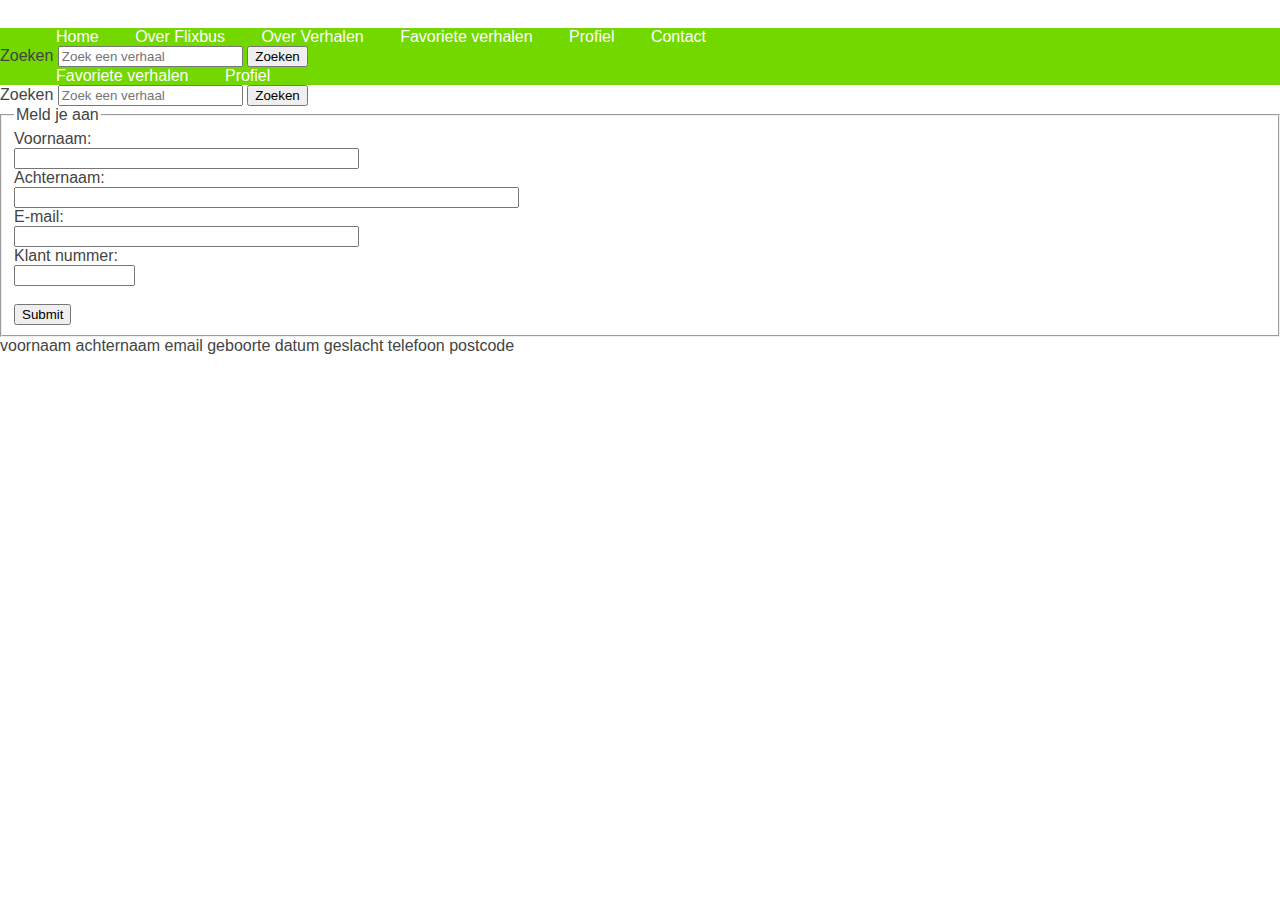
==== Flixbus/aanmeldpagina.html @ b502b9f6 "Versie 1" ====
<!DOCTYPE html>
<html>

<head>
    <title>Flixbus</title>
    <meta charset="utf-8" />
    <meta name="author" content="???" />
    <link rel="stylesheet" href="css/style.css" type="text/css">
</head>

<body>
    <header>
       <img src="images/Artboard%201.png" alt="Logo Flixbus">
        <nav>
            <ul>
                <a href="index.html">Home</a>
                <a href="flixbus.html">Over Flixbus</a>
                <a href="oververhalen.html">Over Verhalen</a>
                <a href="favorieten.html">Favoriete verhalen</a>
                <a href="profiel.html">Profiel</a>
                <a href="contact.html">Contact</a>
            </ul>
        </nav>

        <nav>
            <form action="http://vasllis.nl">
                <label>Zoeken</label>
                <input type="search" placeholder="Zoek een verhaal">
                <button>Zoeken</button>
            </form>
        </nav>

        <nav>
            <ul>
                <a href="favorieten.html">Favoriete verhalen</a>
                <a href="profiel.html">Profiel</a>
            </ul>
        </nav>
    </header>

    <form action="http://vasllis.nl">
        <label>Zoeken</label>
        <input type="search" placeholder="Zoek een verhaal">
        <button>Zoeken</button>
    </form>


    <main>
        <fieldset>
            <legend>Meld je aan</legend>
            <label>Voornaam: <br/>
                    <input type="text" name="username" size="40"></label><br/>
            <label>Achternaam:<br/>
                    <input type="text" name="username" size="60"></label><br/>
            <label>E-mail:<br/>
                    <input type="email" name="email" size="40"></label><br/>
            <label>Klant nummer:<br/>
                    <input type="text" name="klantnummer" size="12"></label><br/><br/>
            <input type="submit" value="Submit">
        </fieldset>

        voornaam achternaam email geboorte datum geslacht telefoon postcode

    </main>

    <footer>

    </footer>

</body>

</html>
---- Flixbus/css/style.css ----
* {
    margin: 0px;
    box-sizing: border-box;
}

body {
    font-family: "Roboto Condensed", "Arial", sans-serif;
    color: #444444;
}

nav {
    background-color: #73d700;
}

nav a {
    color: white;
    margin: 1em;
}

p {
    margin-bottom: 1.2em;
}


article {
    border-radius: 1em;
    border: 1px solid #e1e1e1;
    padding: 1em;
    margin: 2em;
}

a {
    text-decoration: none;
    color: #00b5e2;
    :hover {
    text-decoration: underline;

}
}


.button-primairy {
    text-decoration: none;
    background: #ffad00;
    color: white;
    padding: 0.5em;
    margin: 0.4em ;
    &:hover {
        text-decoration: none;
        color: ;
        border-color: ;
}
}

.button-secondairy {

}
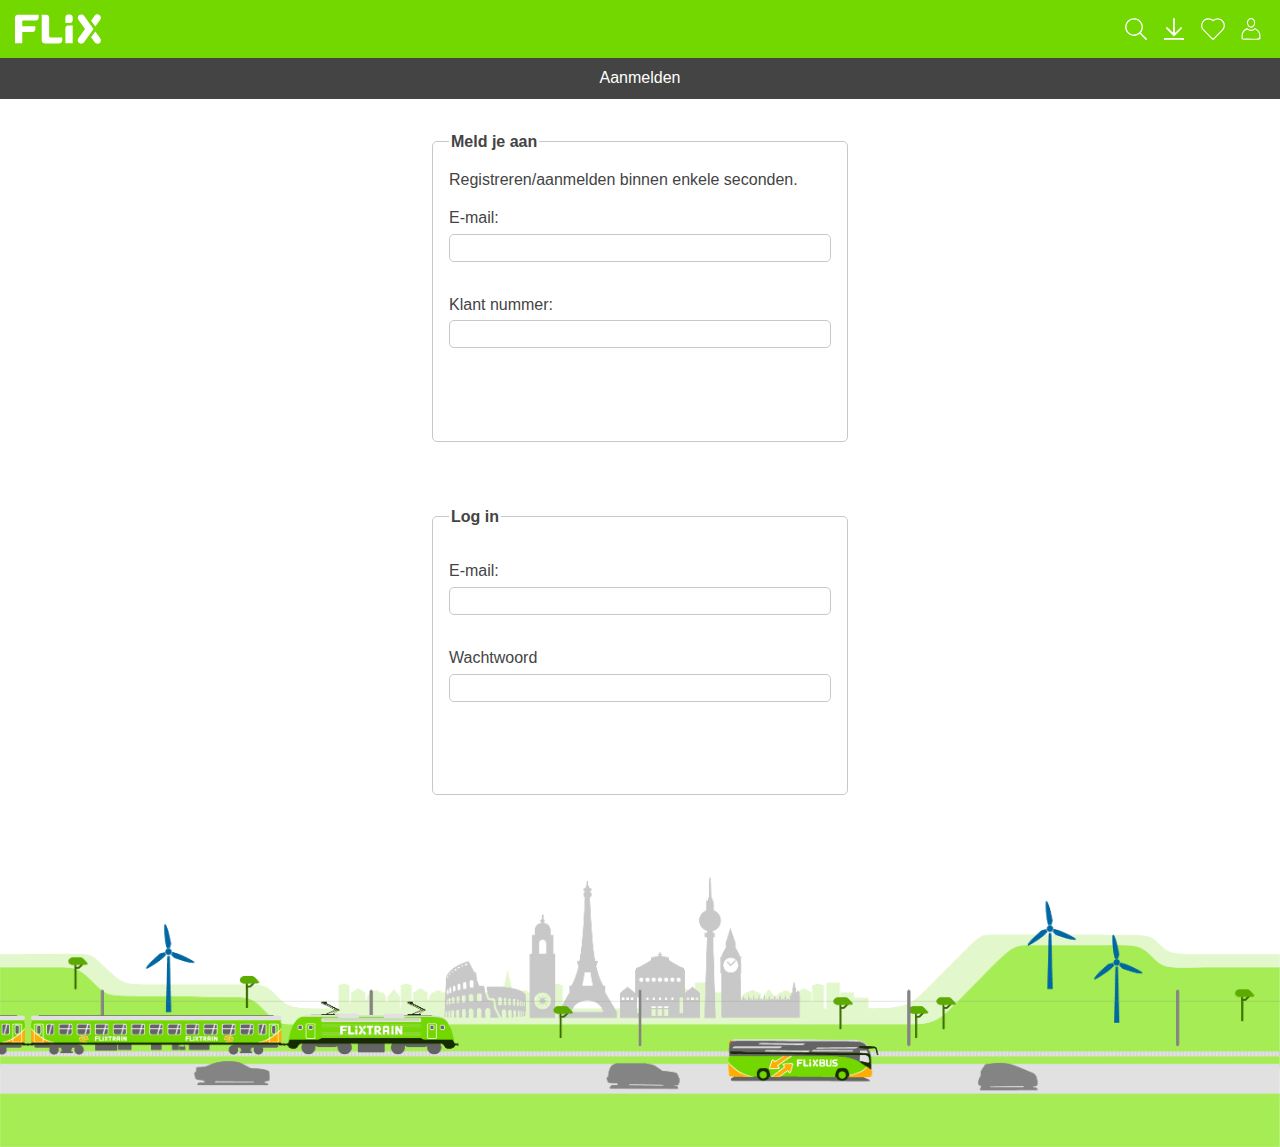
==== commit 35bc3f63: "versie 2" ====
--- a/Flixbus/aanmeldpagina.html
+++ b/Flixbus/aanmeldpagina.html
@@ -5,67 +5,63 @@
     <title>Flixbus</title>
     <meta charset="utf-8" />
     <meta name="author" content="???" />
-    <link rel="stylesheet" href="css/style.css" type="text/css">
+    <meta name="viewport" content="width=device-width, initial-scale=1">
+    <link rel="stylesheet" href="css/style_2.css" type="text/css">
+    <link rel="stylesheet" href="https://use.fontawesome.com/releases/v5.3.1/css/all.css" integrity="sha384-mzrmE5qonljUremFsqc01SB46JvROS7bZs3IO2EmfFsd15uHvIt+Y8vEf7N7fWAU" crossorigin="anonymous">
 </head>
 
 <body>
     <header>
-       <img src="images/Artboard%201.png" alt="Logo Flixbus">
         <nav>
+            <a href="index.html"><img src="images/flixbus_logo.svg" alt="Logo Flixbus"></a>
+<!--
+            <form action="html">
+                <label>Zoeken
+                <input type="search" placeholder="Zoek een verhaal">
+                <button>Zoeken</button></label>
+            </form>
+-->
             <ul>
-                <a href="index.html">Home</a>
-                <a href="flixbus.html">Over Flixbus</a>
-                <a href="oververhalen.html">Over Verhalen</a>
-                <a href="favorieten.html">Favoriete verhalen</a>
-                <a href="profiel.html">Profiel</a>
-                <a href="contact.html">Contact</a>
+               <li><a href=""><img src="images/icon_zoek.svg" alt="Zoek een verhaal"/></a></li>
+                <li><a href="downloadlijst.html"><img src="images/icon_download_wit.svg" alt="Lijst met gedownloade verhalen"/></a></li>
+                <li><a href="favorieten.html"><img src="images/icon_hartje_wit.svg" alt="favoriete verhalenlijst"/></a></li>
+                <li><a href="aanmeldpagina.html"><img src="images/icon_profiel_wit.svg"/></a></li>
             </ul>
         </nav>
-
-        <nav>
-            <form action="http://vasllis.nl">
-                <label>Zoeken</label>
-                <input type="search" placeholder="Zoek een verhaal">
-                <button>Zoeken</button>
-            </form>
-        </nav>
-
-        <nav>
-            <ul>
-                <a href="favorieten.html">Favoriete verhalen</a>
-                <a href="profiel.html">Profiel</a>
-            </ul>
-        </nav>
+        <section>
+            <h1>Aanmelden</h1>
+        </section>
     </header>
 
-    <form action="http://vasllis.nl">
-        <label>Zoeken</label>
-        <input type="search" placeholder="Zoek een verhaal">
-        <button>Zoeken</button>
-    </form>
+    <main>
 
+        <form>
+            <fieldset>
+                <legend>Meld je aan</legend>
+                <p>Registreren/aanmelden binnen enkele seconden.</p>
+                <label>E-mail:
+                    <input type="email" name="email" required></label>
+                <label>Klant nummer:
+                    <input type="text" name="klantnummer" required></label>
+                <div>
+                    <Button type="submit" value="Submit"> Aanmelden </Button>
+                </div>
+            </fieldset>
+        </form>
 
-    <main>
-        <fieldset>
-            <legend>Meld je aan</legend>
-            <label>Voornaam: <br/>
-                    <input type="text" name="username" size="40"></label><br/>
-            <label>Achternaam:<br/>
-                    <input type="text" name="username" size="60"></label><br/>
-            <label>E-mail:<br/>
-                    <input type="email" name="email" size="40"></label><br/>
-            <label>Klant nummer:<br/>
-                    <input type="text" name="klantnummer" size="12"></label><br/><br/>
-            <input type="submit" value="Submit">
-        </fieldset>
+        <form>
+            <fieldset>
+                <legend>Log in</legend>
 
-        voornaam achternaam email geboorte datum geslacht telefoon postcode
-
+                <label>E-mail:
+                    <input type="email" name="email" required></label>
+                <label>Wachtwoord
+                    <input type="password" name="Wachtwoord" required></label>
+                <div><button type="submit" value="Submit">Log in</button></div>
+            </fieldset>
+        </form>
     </main>
 
-    <footer>
-
-    </footer>
 
 </body>
 
--- a/Flixbus/css/style_2.css
+++ b/Flixbus/css/style_2.css
@@ -0,0 +1,294 @@
+* {
+    margin: 0px;
+    box-sizing: border-box;
+}
+
+body {
+    font-family: "Roboto Condensed", "Arial", sans-serif;
+    font-size: 1em;
+    font-weight: 300;
+    line-height: 1.375em;
+    color: #444;
+    background-image: url('../images/footer_mobiel.png');
+    background-position: bottom;
+    background-size: 100%;
+    background-repeat: no-repeat;
+    padding-bottom: 15em;
+
+}
+
+img {
+    display: block;
+}
+
+
+/*navigatie*/
+
+nav {
+    background-color: #73d700;
+    display: flex;
+    justify-content: center;
+    padding: 0.6em;
+    justify-content: space-between;
+    align-items: center;
+}
+
+nav img {
+    height: 2em;
+    width: auto;
+    margin: 0.2em;
+}
+
+nav ul {
+    display: flex;
+
+}
+
+nav li {
+    list-style: none;
+}
+
+header section {
+    background-color: #444444;
+    width: 100%;
+    min-height: 40px;
+    height: auto;
+    padding: 0.6em 0.9em;
+    margin: 0;
+    color: #ffffff;
+}
+
+
+/*hoofd*/
+
+section {
+    padding: 1em;
+}
+
+
+/*tekst*/
+
+h1 {
+    font-weight: 400;
+    font-size: 1em;
+    line-height: 1.375em;
+    text-align: center;
+}
+
+
+
+/*forms*/
+
+main form {
+    padding: 1em;
+    max-width: 30em;
+    margin-left: auto;
+    margin-right: auto;
+    display: flex;
+    flex-direction: column;
+    transition: all .5s;
+}
+
+fieldset {
+    display: flex;
+    flex-direction: column;
+    justify-content: center;
+    border: 1px solid #c8c8c8;
+    border-radius: 5px;
+    margin: 1em;
+    margin-bottom: 1em;
+    transition: all .2s;
+    padding: 1em;
+
+}
+
+legend {
+    font-weight: bold;
+}
+
+
+fieldset input {
+    font-family: "Roboto Condensed", "Arial", sans-serif;
+    font-size: 1em;
+    font-weight: 400;
+    color: #444444;
+    border: 1px solid #c8c8c8;
+    border-radius: 5px;
+    margin: 0.3em 0em 0.3em 0em;
+    /*    border-color: #000;*/
+    padding: .25em;
+    margin-bottom: 1em;
+    width: 100%;
+    transition: all 2s;
+    z-index: 2;
+}
+
+fieldset input:valid {
+    border-color: green;
+}
+
+/*
+fieldset input:invalid {
+    border-color: #f26100;
+    background: rgba(255, 169, 112, .1);
+}
+*/
+
+fieldset input:focus {
+    transform: scale(1.01, 1.01);
+}
+
+
+input:disabled {
+    border-color: #eee;
+    background-color: #f9f9f9;
+}
+
+fieldset button {
+    font-size: 1.25em;
+    flex: 0 0 2em;
+    transition: all .2s 0.5s;
+    opacity: 0;
+}
+
+form:valid button {
+    opacity: 1;
+}
+
+button:focus {
+    transform: scale(1.1, 1.1);
+}
+
+
+
+
+fieldset div {
+    display: flex;
+    justify-content: flex-end;
+    align-items: center;
+}
+
+
+label {
+    display: block;
+    margin-top: 1em;
+}
+
+label:last-of-type {
+
+    margin-bottom: 1em;
+}
+
+input {}
+
+
+/*buttons*/
+
+a {
+    text-decoration: none;
+    color: #00b5e2;
+    :hover {
+        text-decoration: underline;
+    }
+}
+
+
+.button {
+    font-family: "Roboto Condensed", "Arial", sans-serif;
+    font-weight: 400;
+    padding: 0.6em 0.9em;
+    /*    min-width: 9em;*/
+    min-height: 2.25em;
+    font-size: 1.125em;
+    font-weight: 400;
+    cursor: pointer;
+    border-radius: 5px;
+    text-decoration: none;
+    text-align: center;
+    background-color: #73d700;
+    color: #ffffff;
+    border: 1px solid #73d700;
+    transition: 1s;
+}
+
+.button:hover {
+    text-decoration: none;
+    background-color: #5cac00;
+}
+
+.button.secondairy {
+    background-color: #ffad01;
+    border: 1px solid #ffad01;
+    /*    margin: 1em;*/
+}
+.button.secondairy:hover {
+    background-color: #ff9800;
+}
+
+
+fieldset button {
+    padding: 0.6em 0.9em;
+    min-width: 9em;
+    min-height: 2.25em;
+    font-size: 1.125em;
+    cursor: pointer;
+    border-radius: 5px;
+    text-decoration: none;
+    text-align: center;
+    color: #ffffff;
+    background-color: #ffad01;
+    border: 1px solid #ffad01;
+}
+
+
+
+
+
+
+@media screen and (min-width:20em) {
+    main section {
+        display: grid;
+        grid-template-columns: repeat(1);
+        grid-gap: 0.94em;
+        max-width: 30em;
+        margin-left: auto;
+        margin-right: auto;
+    }
+}
+
+
+@media screen and (min-width:44em) {
+    body {
+        background-image: url('../images/footer_tab_desk.png');
+    }
+
+    main section {
+        display: grid;
+        grid-template-columns: repeat(2, 20em);
+        grid-gap: 0.94em;
+        max-width: 41em;
+        margin-left: auto;
+        margin-right: auto;
+
+    }
+
+
+}
+
+@media screen and (min-width:75em) {
+    body {
+        padding-bottom: 20em;
+    }
+    main section {
+        display: grid;
+        grid-template-columns: repeat(3, 20em);
+        grid-gap: 0.94em;
+        max-width: 64em;
+        margin-left: auto;
+        margin-right: auto;
+    }
+
+
+
+
+}
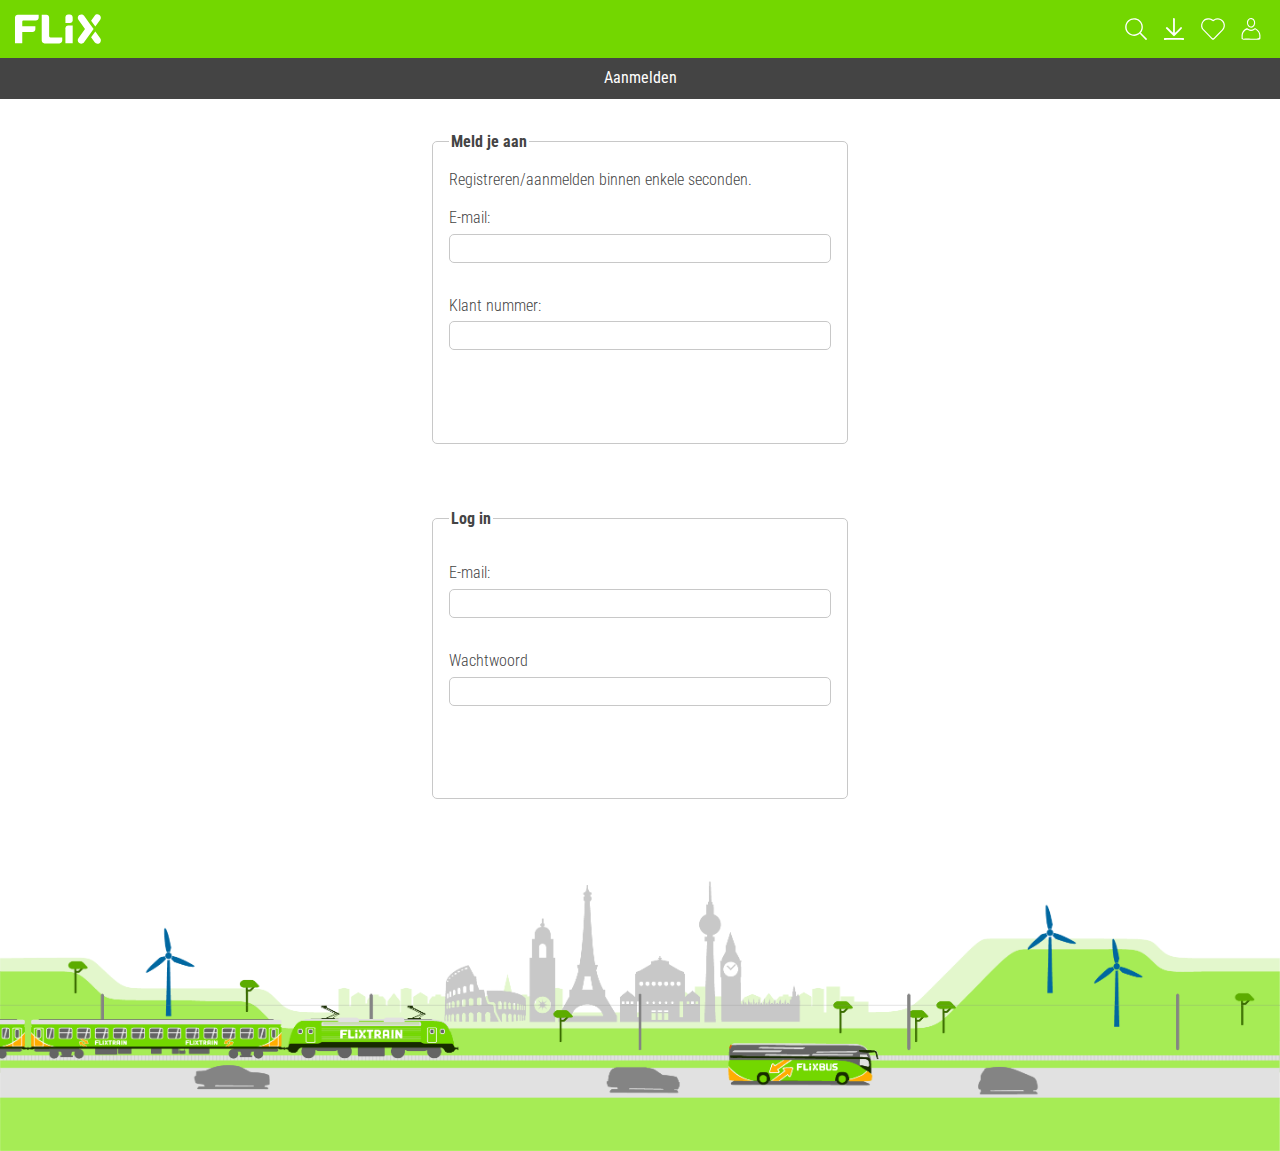
==== commit b4b07730: "Versie 5" ====
--- a/Flixbus/aanmeldpagina.html
+++ b/Flixbus/aanmeldpagina.html
@@ -1,5 +1,5 @@
 <!DOCTYPE html>
-<html>
+<html lang="nl">
 
 <head>
     <title>Flixbus</title>
@@ -8,6 +8,7 @@
     <meta name="viewport" content="width=device-width, initial-scale=1">
     <link rel="stylesheet" href="css/style_2.css" type="text/css">
     <link rel="stylesheet" href="https://use.fontawesome.com/releases/v5.3.1/css/all.css" integrity="sha384-mzrmE5qonljUremFsqc01SB46JvROS7bZs3IO2EmfFsd15uHvIt+Y8vEf7N7fWAU" crossorigin="anonymous">
+    <link href="https://fonts.googleapis.com/css?family=Roboto+Condensed:300, 400, 700" rel="stylesheet">
 </head>
 
 <body>
@@ -25,7 +26,7 @@
                <li><a href=""><img src="images/icon_zoek.svg" alt="Zoek een verhaal"/></a></li>
                 <li><a href="downloadlijst.html"><img src="images/icon_download_wit.svg" alt="Lijst met gedownloade verhalen"/></a></li>
                 <li><a href="favorieten.html"><img src="images/icon_hartje_wit.svg" alt="favoriete verhalenlijst"/></a></li>
-                <li><a href="aanmeldpagina.html"><img src="images/icon_profiel_wit.svg"/></a></li>
+                <li><a href="aanmeldpagina.html"><img src="images/icon_profiel_wit.svg" alt="profiel"/></a></li>
             </ul>
         </nav>
         <section>
@@ -35,7 +36,7 @@
 
     <main>
 
-        <form>
+        <form action="index.html">
             <fieldset>
                 <legend>Meld je aan</legend>
                 <p>Registreren/aanmelden binnen enkele seconden.</p>
@@ -49,7 +50,7 @@
             </fieldset>
         </form>
 
-        <form>
+        <form action="index.html">
             <fieldset>
                 <legend>Log in</legend>
 
--- a/Flixbus/css/style_2.css
+++ b/Flixbus/css/style_2.css
@@ -27,7 +27,6 @@
 nav {
     background-color: #73d700;
     display: flex;
-    justify-content: center;
     padding: 0.6em;
     justify-content: space-between;
     align-items: center;
